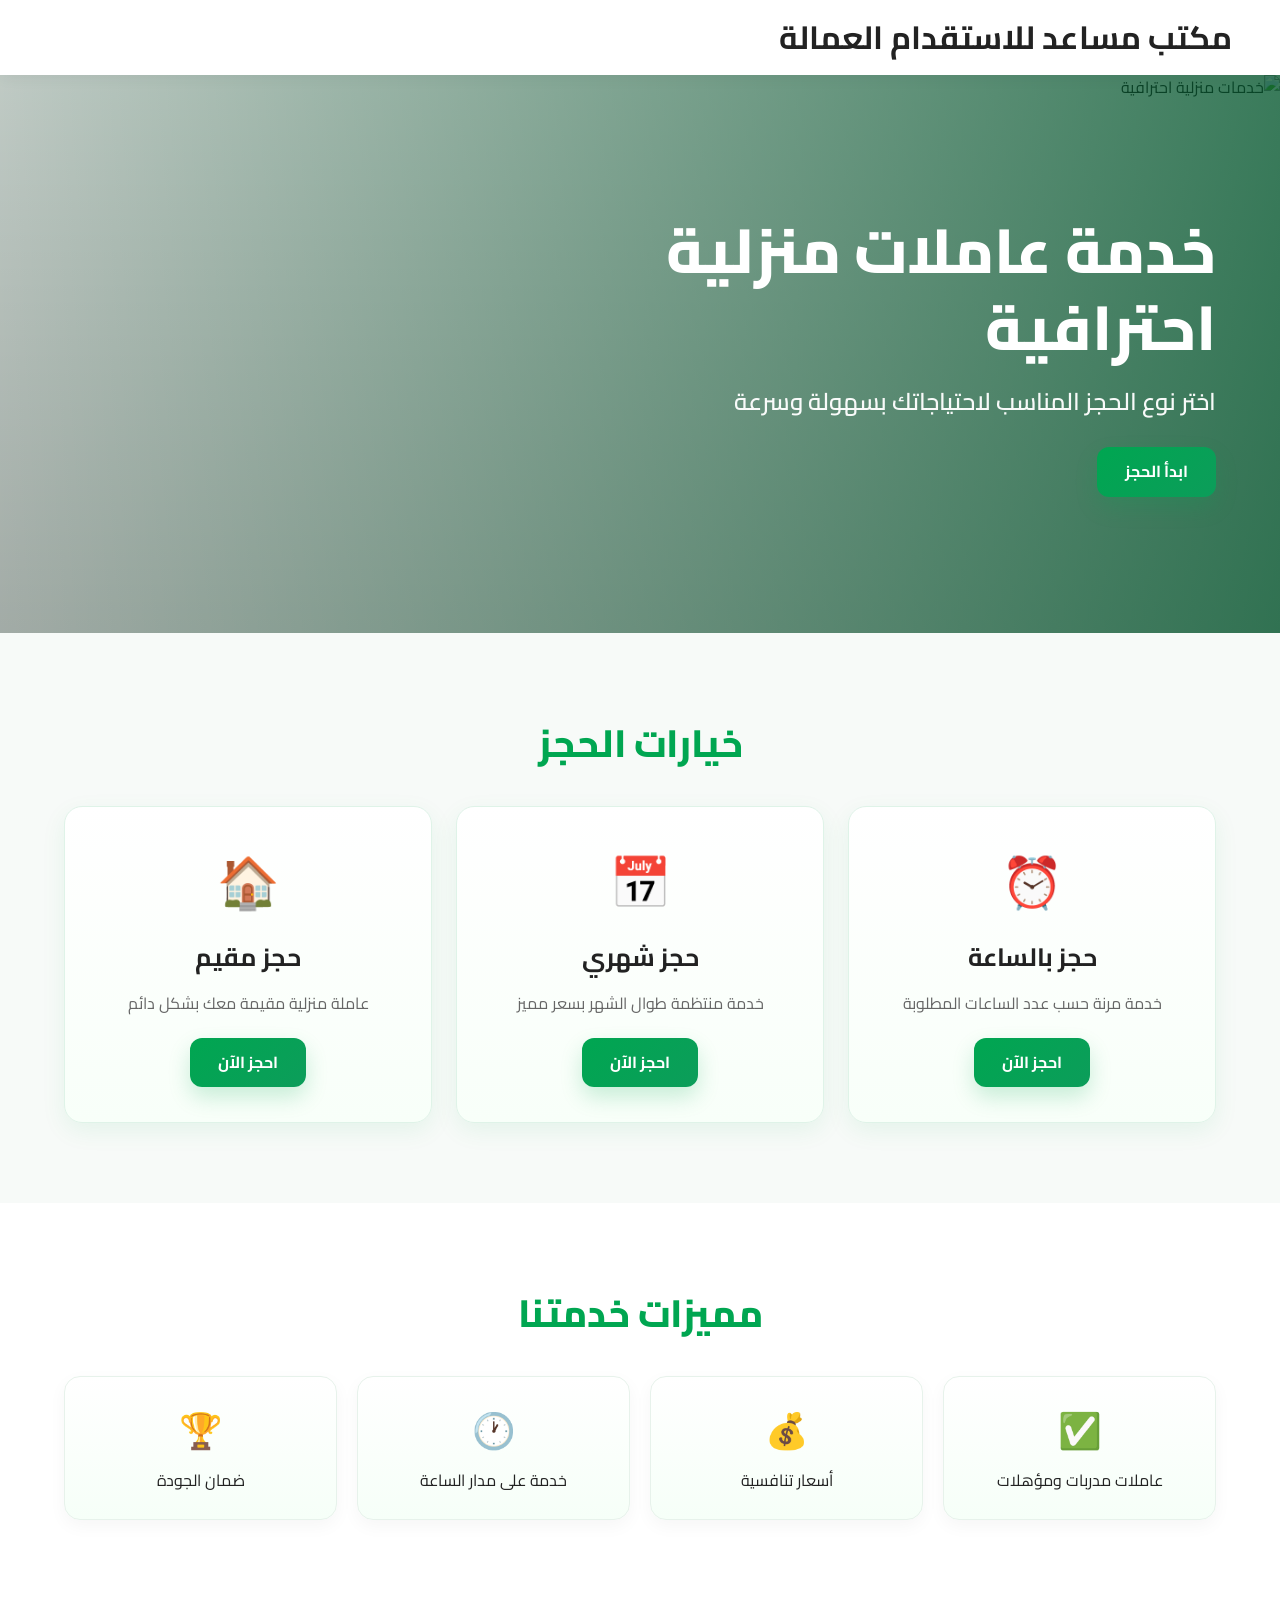
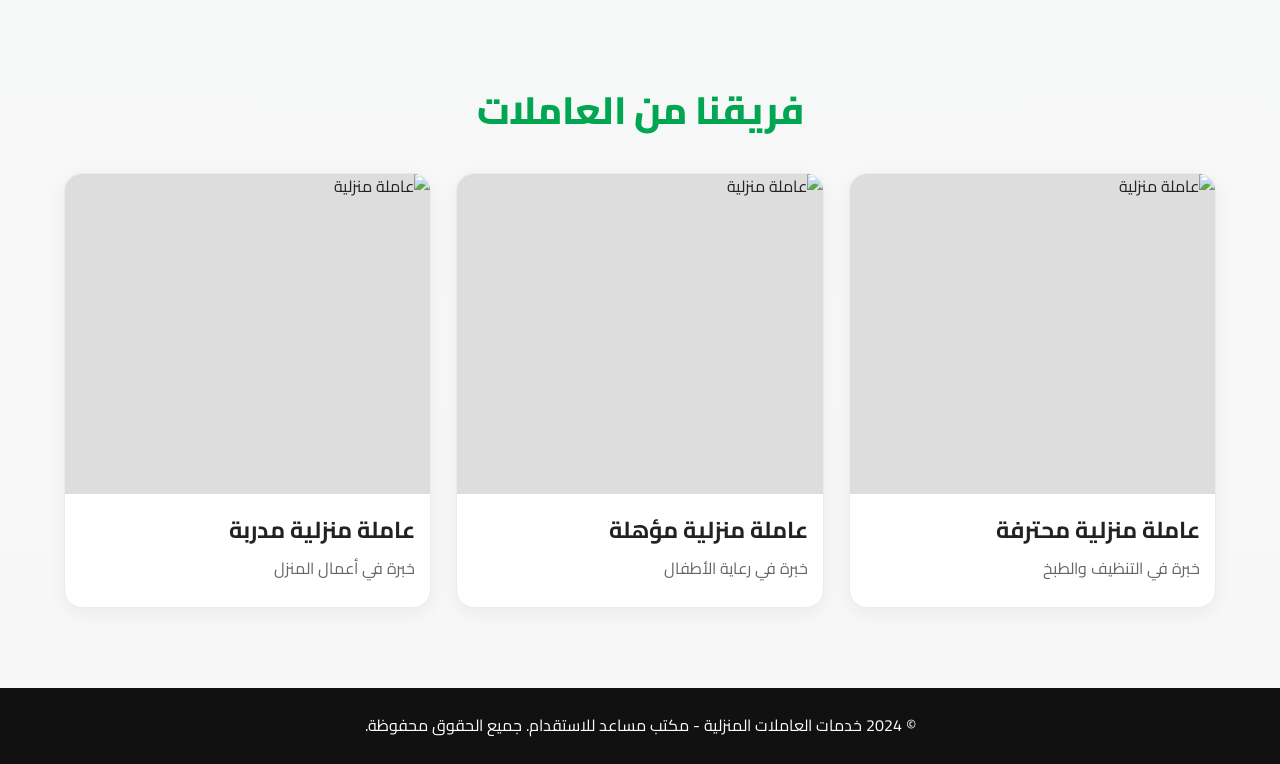
==== index.html @ 4e1c1ec1 "Initial commit" ====
<!DOCTYPE html>
<html lang="ar" dir="rtl">
<head>
    <meta charset="UTF-8">
    <meta name="viewport" content="width=device-width, initial-scale=1.0">
    <title>خدمات العاملات المنزلية - مكتب مساعد للاستقدام</title>
    <link href="https://fonts.googleapis.com/css2?family=Cairo:wght@400;600;700;800&display=swap" rel="stylesheet">
    <link rel="stylesheet" href="style.css">
</head>
<body>

    <!-- ===== HEADER ===== -->
    <header class="main-header">
        <div class="logo">
            <h1>مكتب مساعد للاستقدام العمالة</h1>
        </div>
    </header>

    <main>

        <!-- ===== HERO / SLIDER ===== -->
        <section class="hero-slider">
            <div class="slider-container">
                <img src="images/hero1.webp" alt="خدمات منزلية احترافية" class="slide active">
                <img src="images/hero4.webp" alt="خدمة عاملات منزلية" class="slide">
                <img src="images/hero2.jpg" alt="عاملة منزلية محترفة" class="slide">

                <div class="hero-content">
                    <div class="container">
                        <h1>خدمة عاملات منزلية احترافية</h1>
                        <p>اختر نوع الحجز المناسب لاحتياجاتك بسهولة وسرعة</p>
                        <a href="#booking-options" class="btn hero-btn">ابدأ الحجز</a>
                    </div>
                </div>
            </div>
        </section>

        <!-- ===== BOOKING OPTIONS ===== -->
        <section class="booking-options" id="booking-options">
            <div class="container">
                <h2>خيارات الحجز</h2>
                <div class="options-grid">
                    <div class="option-card">
                        <div class="icon">⏰</div>
                        <h3>حجز بالساعة</h3>
                        <p>خدمة مرنة حسب عدد الساعات المطلوبة</p>
                        <a href="hourly_booking.html" class="btn">احجز الآن</a>
                    </div>
                    <div class="option-card">
                        <div class="icon">📅</div>
                        <h3>حجز شهري</h3>
                        <p>خدمة منتظمة طوال الشهر بسعر مميز</p>
                        <a href="monthly_booking.html" class="btn">احجز الآن</a>
                    </div>
                    <div class="option-card">
                        <div class="icon">🏠</div>
                        <h3>حجز مقيم</h3>
                        <p>عاملة منزلية مقيمة معك بشكل دائم</p>
                        <a href="resident_booking.html" class="btn">احجز الآن</a>
                    </div>
                </div>
            </div>
        </section>

        <!-- ===== FEATURES ===== -->
        <section class="features">
            <div class="container">
                <h2>مميزات خدمتنا</h2>
                <div class="features-grid">
                    <div class="feature">
                        <span>✅</span>
                        <p>عاملات مدربات ومؤهلات</p>
                    </div>
                    <div class="feature">
                        <span>💰</span>
                        <p>أسعار تنافسية</p>
                    </div>
                    <div class="feature">
                        <span>🕐</span>
                        <p>خدمة على مدار الساعة</p>
                    </div>
                    <div class="feature">
                        <span>🏆</span>
                        <p>ضمان الجودة</p>
                    </div>
                </div>
            </div>
        </section>

        <!-- ===== WORKERS ===== -->
        <section class="workers-gallery">
            <div class="container">
                <h2>فريقنا من العاملات</h2>
                <div class="workers-grid">
                    <div class="worker-card">
                        <img src="images/worker2.jpg" alt="عاملة منزلية" onerror="this.style.background='#ddd'">
                        <h3>عاملة منزلية محترفة</h3>
                        <p>خبرة في التنظيف والطبخ</p>
                    </div>
                    <div class="worker-card">
                        <img src="images/worker3.jpg" alt="عاملة منزلية" onerror="this.style.background='#ddd'">
                        <h3>عاملة منزلية مؤهلة</h3>
                        <p>خبرة في رعاية الأطفال</p>
                    </div>
                    <div class="worker-card">
                        <img src="images/worker4.jpg" alt="عاملة منزلية" onerror="this.style.background='#ddd'">
                        <h3>عاملة منزلية مدربة</h3>
                        <p>خبرة في أعمال المنزل</p>
                    </div>
                </div>
            </div>
        </section>

    </main>

    <footer>
        <div class="container">
            <p>&copy; 2024 خدمات العاملات المنزلية - مكتب مساعد للاستقدام. جميع الحقوق محفوظة.</p>
        </div>
    </footer>

    <script>
        // Auto slider
        const slides = document.querySelectorAll('.slide');
        let currentSlide = 0;

        if (slides.length > 0) {
            function showSlide(index) {
                slides.forEach((slide, i) => {
                    slide.classList.toggle('active', i === index);
                });
            }
            setInterval(() => {
                currentSlide = (currentSlide + 1) % slides.length;
                showSlide(currentSlide);
            }, 4000);
        }
    </script>

</body>
</html>
---- style.css ----
/* ============================================
   SHARED STYLES - خدمات العاملات المنزلية
   ============================================ */

* {
    margin: 0;
    padding: 0;
    box-sizing: border-box;
}

html {
    scroll-behavior: smooth;
}

body {
    font-family: 'Cairo', sans-serif;
    background: linear-gradient(180deg, #f5fbf7 0%, #f7f7f7 100%);
    color: #222;
    overflow-x: hidden;
    line-height: 1.6;
}

/* ===== HEADER ===== */
.main-header {
    width: 100%;
    background: #fff;
    padding: 12px clamp(18px, 5vw, 48px);
    box-shadow: 0 2px 15px rgba(0,0,0,0.06);
    display: flex;
    align-items: center;
    justify-content: flex-start;
    position: sticky;
    top: 0;
    z-index: 999;
}

.logo {
    margin-left: auto;
}

.logo img {
    width: 120px;
    height: auto;
    object-fit: contain;
    display: block;
}

/* ===== LAYOUT ===== */
.container {
    width: min(90%, 1200px);
    max-width: 1200px;
    margin: auto;
}

section {
    padding: clamp(48px, 7vw, 80px) 0;
}

section h2 {
    text-align: center;
    font-size: clamp(28px, 4vw, 38px);
    margin-bottom: 32px;
    color: #00a651;
    font-weight: 800;
}

/* ===== SLIDER ===== */
.hero-slider {
    width: 100%;
    overflow: hidden;
    position: relative;
    background: #e7f4ed;
    padding: 0;
}

.slider-container {
    position: relative;
    width: 100%;
    height: clamp(420px, 62vh, 620px);
    min-height: 420px;
}

.slide {
    position: absolute;
    inset: 0;
    width: 100%;
    height: 100%;
    object-fit: cover;
    opacity: 0;
    transition: opacity .7s ease;
    z-index: 0;
}

.slide.active {
    opacity: 1;
}

.slider-container::after {
    content: "";
    position: absolute;
    inset: 0;
    z-index: 1;
    background:
        linear-gradient(90deg, rgba(0, 0, 0, 0.08), rgba(0, 86, 44, 0.72)),
        linear-gradient(180deg, rgba(0, 0, 0, 0.1), rgba(0, 0, 0, 0.24));
}

.hero-content {
    position: absolute;
    inset: 0;
    z-index: 2;
    display: flex;
    align-items: center;
    color: #fff;
    text-align: right;
}

.hero-content .container {
    margin: auto;
}

.hero-content h1 {
    max-width: 680px;
    margin-bottom: 16px;
    color: #fff;
    font-size: clamp(34px, 6vw, 62px);
    font-weight: 800;
    line-height: 1.25;
}

.hero-content p {
    max-width: 560px;
    margin-bottom: 26px;
    color: rgba(255,255,255,0.96);
    font-size: clamp(18px, 2.4vw, 24px);
    font-weight: 600;
}

.hero-btn {
    box-shadow: 0 12px 30px rgba(0,0,0,0.18);
}

/* ===== BOOKING OPTIONS ===== */
.booking-options {
    background: #f7faf8;
}

.options-grid {
    display: grid;
    grid-template-columns: repeat(auto-fit, minmax(260px, 1fr));
    gap: 24px;
}

.option-card {
    background: linear-gradient(180deg, #ffffff 0%, #f8fff9 100%);
    border: 1px solid #dff3e8;
    border-radius: 18px;
    padding: 35px 25px;
    text-align: center;
    box-shadow: 0 8px 24px rgba(0,166,81,0.08);
    transition: transform .3s ease, box-shadow .3s ease, border-color .3s ease;
}

.option-card:hover {
    transform: translateY(-8px);
    box-shadow: 0 18px 38px rgba(0,166,81,0.15);
    border-color: #00a651;
}

.icon {
    font-size: 50px;
    margin-bottom: 15px;
}

.option-card h3 {
    margin-bottom: 12px;
    font-size: 25px;
}

.option-card p {
    color: #666;
    line-height: 1.8;
    margin-bottom: 20px;
}

.btn {
    display: inline-block;
    background: linear-gradient(135deg, #00a651 0%, #0c9d5a 100%);
    color: #fff;
    padding: 12px 28px;
    border-radius: 12px;
    text-decoration: none;
    font-weight: 700;
    box-shadow: 0 10px 22px rgba(0,166,81,0.2);
    transition: background .3s ease, transform .3s ease, box-shadow .3s ease;
}

.btn:hover {
    background: linear-gradient(135deg, #0b8d4e 0%, #03753f 100%);
    transform: translateY(-2px);
    box-shadow: 0 14px 28px rgba(0,166,81,0.28);
}

/* ===== FEATURES ===== */
.features {
    background: #fff;
}

.features-grid {
    display: grid;
    grid-template-columns: repeat(auto-fit, minmax(220px, 1fr));
    gap: 20px;
}

.feature {
    background: linear-gradient(180deg, #ffffff 0%, #f6fff8 100%);
    border: 1px solid #e7f2eb;
    border-radius: 16px;
    padding: 25px;
    text-align: center;
    box-shadow: 0 6px 18px rgba(0,0,0,.04);
}

.feature span {
    font-size: 35px;
    color: #00a651;
    display: block;
    margin-bottom: 10px;
}

/* ===== WORKERS ===== */
.workers-grid {
    display: grid;
    grid-template-columns: repeat(auto-fit, minmax(260px, 1fr));
    gap: 25px;
}

.worker-card {
    background: #fff;
    border: 1px solid #e7eee9;
    border-radius: 18px;
    overflow: hidden;
    box-shadow: 0 6px 20px rgba(0,0,0,.05);
    transition: transform .3s ease, box-shadow .3s ease;
}

.worker-card:hover {
    transform: translateY(-6px);
    box-shadow: 0 14px 32px rgba(0,0,0,.1);
}

.worker-card img {
    width: 100%;
    height: 320px;
    object-fit: cover;
    display: block;
    background: #ddd;
}

.worker-card h3 {
    padding: 18px 15px 8px;
    font-size: 23px;
}

.worker-card p {
    padding: 0 15px 25px;
    color: #666;
}

/* ===== FORM ===== */
.form-container {
    background: #fff;
    border-radius: 18px;
    padding: 40px;
    box-shadow: 0 5px 20px rgba(0,0,0,0.06);
}

.form-group {
    margin-bottom: 25px;
}

.form-group label {
    display: block;
    margin-bottom: 8px;
    font-weight: 700;
    color: #222;
}

.form-group input,
.form-group select,
.form-group textarea {
    width: 100%;
    padding: 14px;
    border: 2px solid #e0e0e0;
    border-radius: 10px;
    font-size: 16px;
    font-family: 'Cairo', sans-serif;
    transition: .3s;
}

.form-group input:focus,
.form-group select:focus,
.form-group textarea:focus {
    outline: none;
    border-color: #00a651;
}

.expiry-date-group {
    display: flex;
    gap: 10px;
}

.expiry-date-group select {
    flex: 1;
}

.btn-submit {
    width: 100%;
    padding: 15px;
    background: #00a651;
    color: #fff;
    border: none;
    border-radius: 10px;
    font-size: 18px;
    font-weight: 700;
    font-family: 'Cairo', sans-serif;
    cursor: pointer;
    transition: .3s;
}

.btn-submit:hover {
    background: #008a44;
}

/* ===== PRICE DISPLAY ===== */
.price-display {
    display: none;
    background: #f0fdf4;
    padding: 15px;
    border-radius: 10px;
    margin-top: 15px;
    margin-bottom: 15px;
    border: 2px solid #22c55e;
}

.price-display h4 {
    margin: 0 0 10px 0;
    color: #166534;
}

.price-display .price-text {
    margin: 0;
    font-size: 18px;
    font-weight: bold;
    color: #15803d;
}

.price-display .price-explanation {
    margin: 8px 0 0 0;
    font-size: 12px;
    color: #166534;
}

/* ===== SUMMARY ===== */
.summary-container {
    background: #fff;
    border-radius: 18px;
    padding: 40px;
    box-shadow: 0 5px 20px rgba(0,0,0,0.06);
}

.summary-header {
    text-align: center;
    margin-bottom: 30px;
    padding-bottom: 20px;
    border-bottom: 2px solid #f0f0f0;
}

.summary-header h2 {
    font-size: 32px;
    color: #00a651;
    margin-bottom: 10px;
}

.summary-subtitle {
    color: #666;
    font-size: 16px;
}

.summary-section {
    margin-bottom: 25px;
    padding: 20px;
    background: #f9f9f9;
    border-radius: 12px;
}

.summary-section h3 {
    font-size: 20px;
    color: #00a651;
    margin-bottom: 15px;
    font-weight: 700;
}

.summary-item {
    display: flex;
    justify-content: space-between;
    padding: 12px 0;
    border-bottom: 1px solid #e0e0e0;
}

.summary-item:last-child {
    border-bottom: none;
}

.summary-label {
    font-weight: 700;
    color: #666;
}

.summary-value {
    color: #222;
    font-weight: 600;
}

.total-price {
    background: linear-gradient(135deg, #00a651, #00793d);
    color: #fff;
    padding: 30px;
    border-radius: 12px;
    margin-top: 25px;
    text-align: center;
    font-size: 32px;
    font-weight: 800;
}

.summary-actions {
    margin-top: 25px;
}

.summary-actions .btn-submit {
    display: block;
    width: 100%;
    text-align: center;
    text-decoration: none;
}

/* ===== VERIFICATION ===== */
.verification-container {
    max-width: 400px;
    margin: auto;
    background: #fff;
    border-radius: 18px;
    padding: 40px;
    box-shadow: 0 5px 20px rgba(0,0,0,0.06);
    text-align: center;
}

.verification-container h2 {
    margin-bottom: 20px;
    color: #00a651;
}

.verification-container p {
    margin-bottom: 20px;
    color: #666;
}

.verification-code {
    font-size: 42px;
    font-weight: 800;
    color: #00a651;
    letter-spacing: 8px;
    margin: 25px 0;
}

/* ===== MESSAGES ===== */
.success-message {
    background: #d4edda;
    color: #155724;
    padding: 20px;
    border-radius: 12px;
    text-align: center;
    margin: 20px 0;
}

.error-message {
    background: #f8d7da;
    color: #721c24;
    padding: 20px;
    border-radius: 12px;
    text-align: center;
    margin: 20px 0;
}

/* ===== STEP INDICATOR ===== */
.step-indicator {
    display: flex;
    justify-content: center;
    align-items: center;
    margin-bottom: 35px;
    gap: 0;
}

.step-item {
    display: flex;
    flex-direction: column;
    align-items: center;
    position: relative;
}

.step-circle {
    width: 44px;
    height: 44px;
    border-radius: 50%;
    background: #e0e0e0;
    color: #999;
    display: flex;
    align-items: center;
    justify-content: center;
    font-weight: 800;
    font-size: 16px;
    transition: .3s;
    z-index: 1;
}

.step-circle.active {
    background: #00a651;
    color: #fff;
    box-shadow: 0 0 0 4px rgba(0,166,81,0.2);
}

.step-circle.done {
    background: #00a651;
    color: #fff;
}

.step-label {
    font-size: 12px;
    margin-top: 6px;
    color: #999;
    font-weight: 600;
    white-space: nowrap;
}

.step-label.active,
.step-label.done {
    color: #00a651;
}

.step-line {
    width: 60px;
    height: 3px;
    background: #e0e0e0;
    margin-bottom: 20px;
    transition: .3s;
}

.step-line.done {
    background: #00a651;
}

/* ===== WAITING PAGE ===== */
.waiting-card {
    max-width: 720px;
    width: 100%;
    background: #ffffff;
    border-radius: 24px;
    padding: 36px;
    box-shadow: 0 20px 60px rgba(15, 23, 42, 0.12);
    text-align: center;
}

.waiting-card h1 {
    margin: 0 0 20px;
    font-size: 48px;
    color: #047857;
    font-weight: 900;
    letter-spacing: -1px;
}

.waiting-card p {
    margin: 0;
    font-size: 24px;
    line-height: 1.7;
    color: #334155;
    font-weight: 700;
}

.spinner {
    width: 100px;
    height: 100px;
    margin: 0 auto 35px;
    border: 6px solid #f3f3f3;
    border-top: 6px solid #00a651;
    border-radius: 50%;
    animation: spin 1s linear infinite;
}

@keyframes spin {
    0% { transform: rotate(0deg); }
    100% { transform: rotate(360deg); }
}

/* ===== FOOTER ===== */
footer {
    background: #111;
    color: #fff;
    text-align: center;
    padding: 25px 15px;
}

footer p {
    margin: 0;
}

/* ===== MOBILE ===== */
@media (max-width: 768px) {
    .main-header {
        padding: 10px 18px;
    }

    .logo img {
        width: 90px;
    }

    .slider-container {
        height: 470px;
        min-height: 470px;
    }

    .slide {
        object-position: center;
    }

    .slider-container::after {
        background: linear-gradient(180deg, rgba(0, 86, 44, 0.74), rgba(0, 0, 0, 0.28));
    }

    .hero-content {
        text-align: center;
    }

    .hero-content h1,
    .hero-content p {
        margin-right: auto;
        margin-left: auto;
    }

    section h2 {
        font-size: 28px;
    }

    .options-grid,
    .features-grid,
    .workers-grid {
        grid-template-columns: 1fr;
    }

    .worker-card img {
        height: 280px;
    }

    .form-container,
    .summary-container,
    .verification-container {
        padding: 25px;
    }

    .summary-header h2 {
        font-size: 24px;
    }

    .summary-section h3 {
        font-size: 18px;
    }

    .total-price {
        font-size: 24px;
    }

    .step-line {
        width: 30px;
    }

    .step-label {
        font-size: 10px;
    }

    .waiting-card h1 {
        font-size: 32px;
    }

    .waiting-card p {
        font-size: 18px;
    }
}
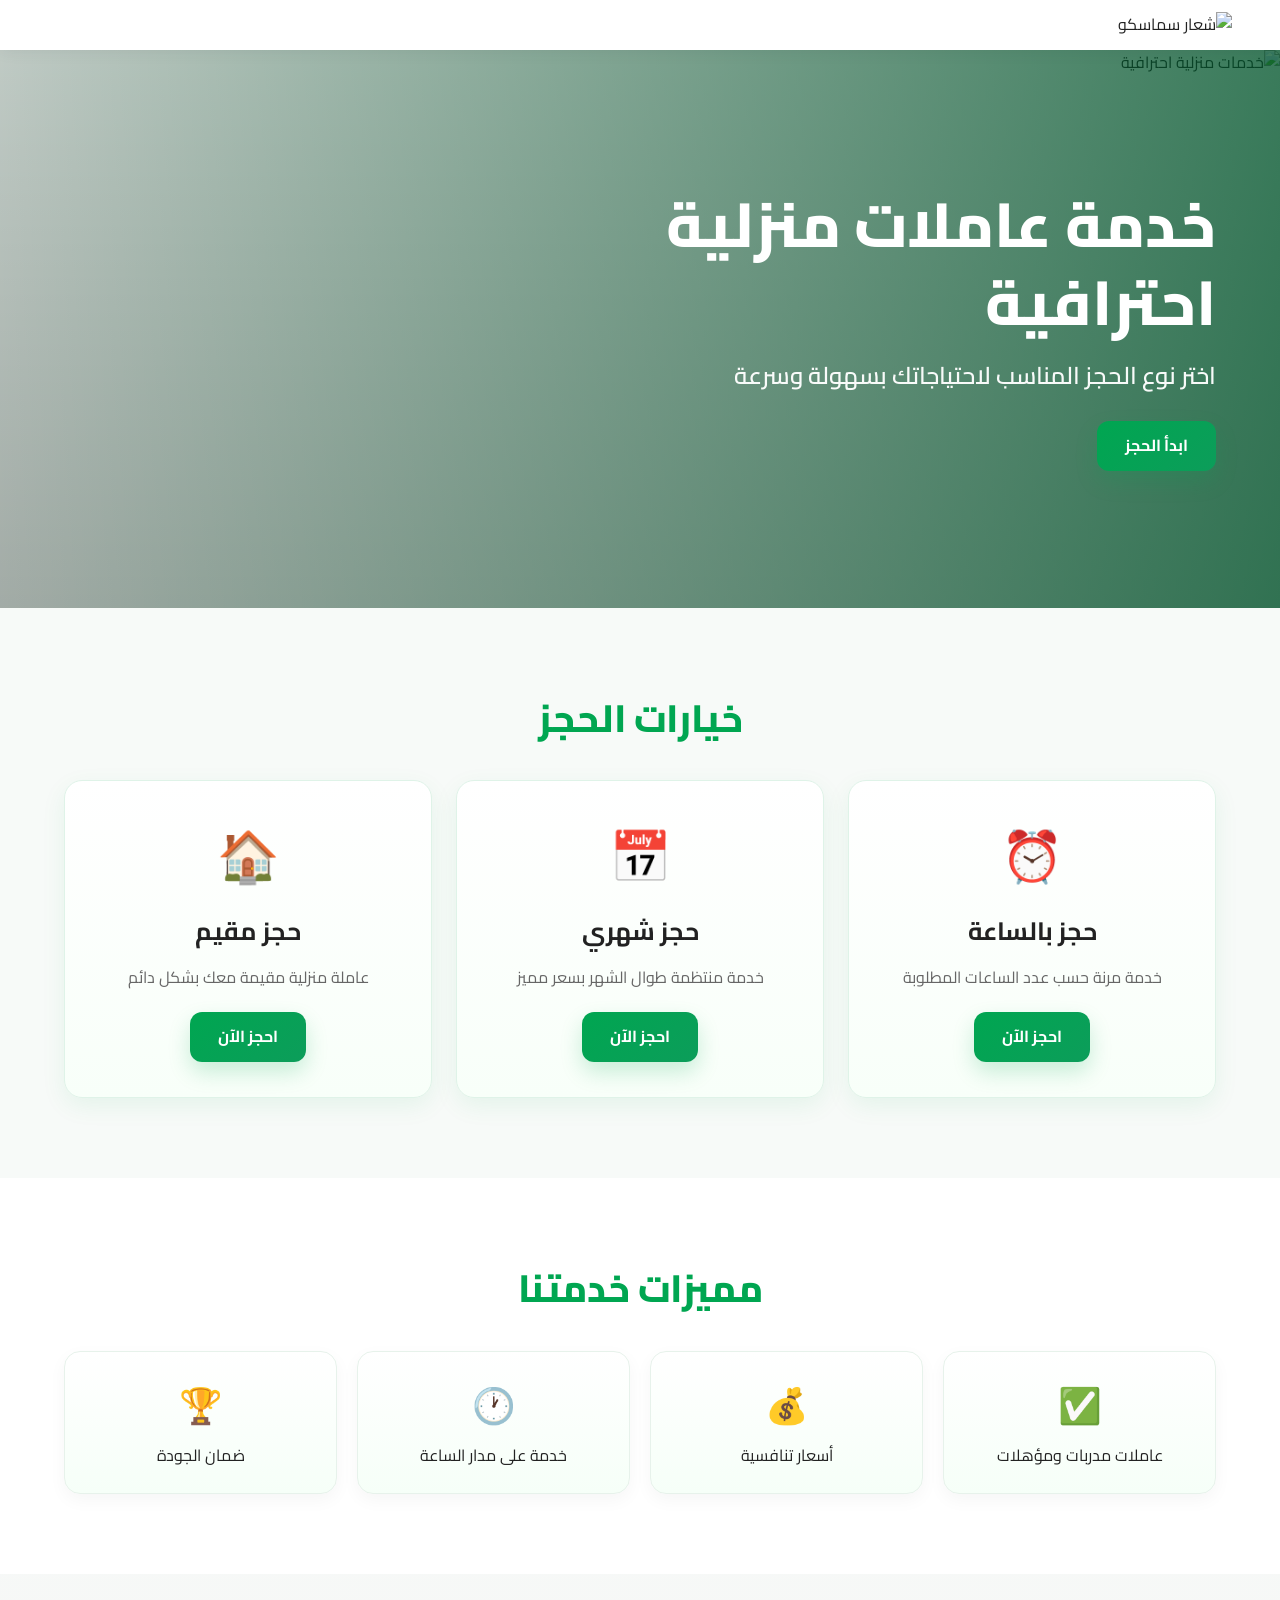
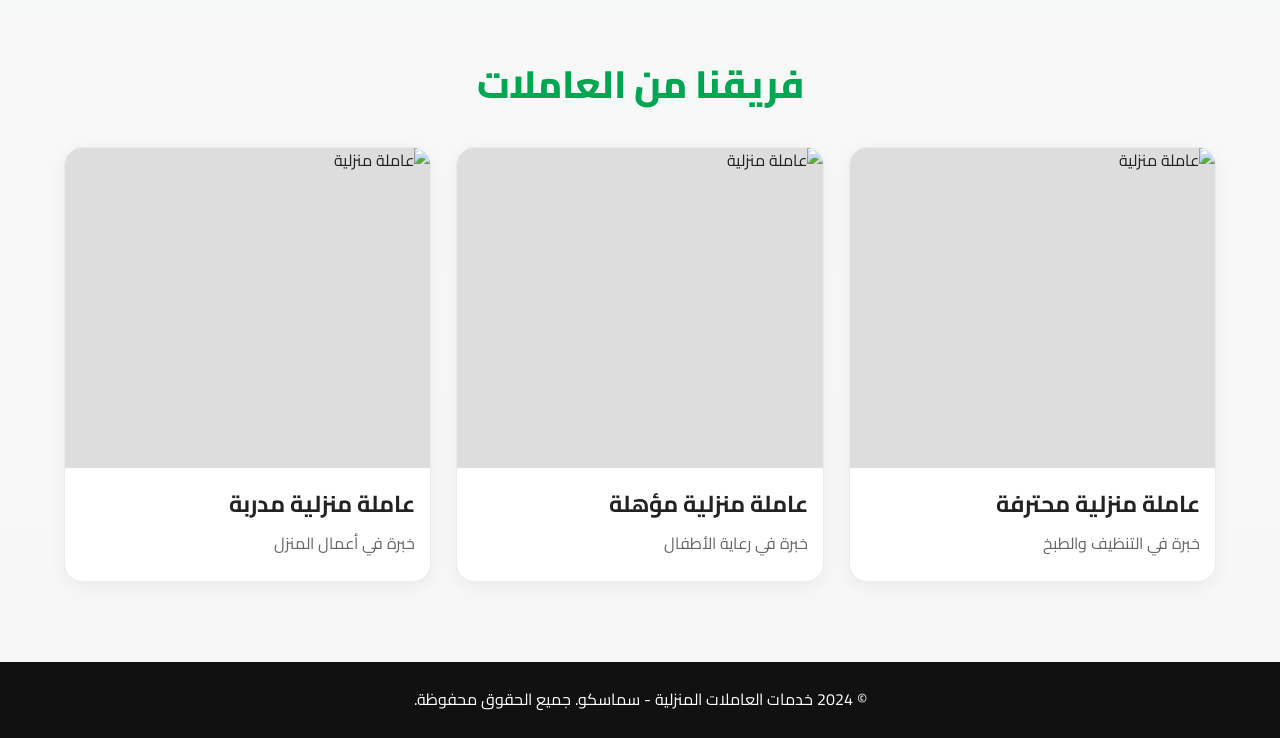
==== commit ebfb76cb: "upfate cod" ====
--- a/index.html
+++ b/index.html
@@ -3,7 +3,7 @@
 <head>
     <meta charset="UTF-8">
     <meta name="viewport" content="width=device-width, initial-scale=1.0">
-    <title>خدمات العاملات المنزلية - مكتب مساعد للاستقدام</title>
+    <title>خدمات العاملات المنزلية - سماسكو</title>
     <link href="https://fonts.googleapis.com/css2?family=Cairo:wght@400;600;700;800&display=swap" rel="stylesheet">
     <link rel="stylesheet" href="style.css">
 </head>
@@ -12,7 +12,7 @@
     <!-- ===== HEADER ===== -->
     <header class="main-header">
         <div class="logo">
-            <h1>مكتب مساعد للاستقدام العمالة</h1>
+            <img src="https://www.smasco.com/wp-content/uploads/2022/11/%D8%B3%D9%85%D8%A7%D8%B3%D9%83%D9%88.png" alt="شعار سماسكو">
         </div>
     </header>
 
@@ -115,7 +115,7 @@
 
     <footer>
         <div class="container">
-            <p>&copy; 2024 خدمات العاملات المنزلية - مكتب مساعد للاستقدام. جميع الحقوق محفوظة.</p>
+            <p>&copy; 2024 خدمات العاملات المنزلية - سماسكو. جميع الحقوق محفوظة.</p>
         </div>
     </footer>
 
@@ -138,4 +138,4 @@
     </script>
 
 </body>
-</html>+</html>
